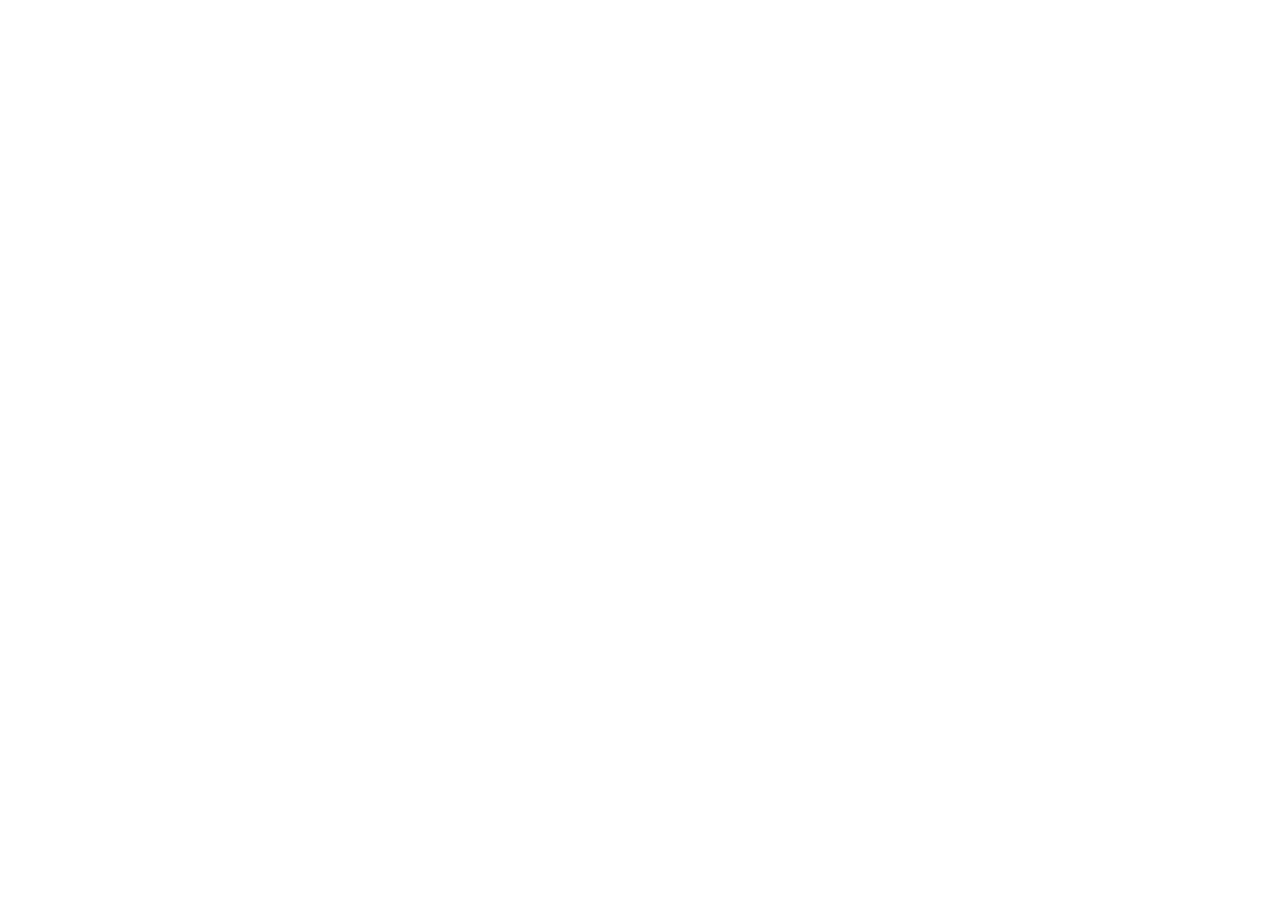
==== robosys2026_homework/omikuji/src/index.html @ cb140028 "Add index.html style.css" ====
<!DOCTYPE html>
<html lang="ja">
<head>
<meta charset="utf-8">
<meta name="viewport" content="width=device-width,initial-scale=1">
<title>おみくじ — OMIKUJI</title>
<link rel="preconnect" href="https://fonts.googleapis.com">
<link rel="preconnect" href="https://fonts.gstatic.com" crossorigin>
<link href="https://fonts.googleapis.com/css2?family=Shippori+Mincho+B1:wght@400;700;800&family=Yuji+Syuku&family=Zen+Kaku+Gothic+New:wght@400;500;700&display=swap" rel="stylesheet">
<link rel="stylesheet" href="style.css">
</head>
<body>
<div class="stage" id="stage" role="button" tabindex="0" aria-label="おみくじ箱。押すと箱が揺れて御神籤が出てきます。">
  <span style="position:absolute;width:1px;height:1px;overflow:hidden;clip:rect(0 0 0 0)">おみくじを引く</span>
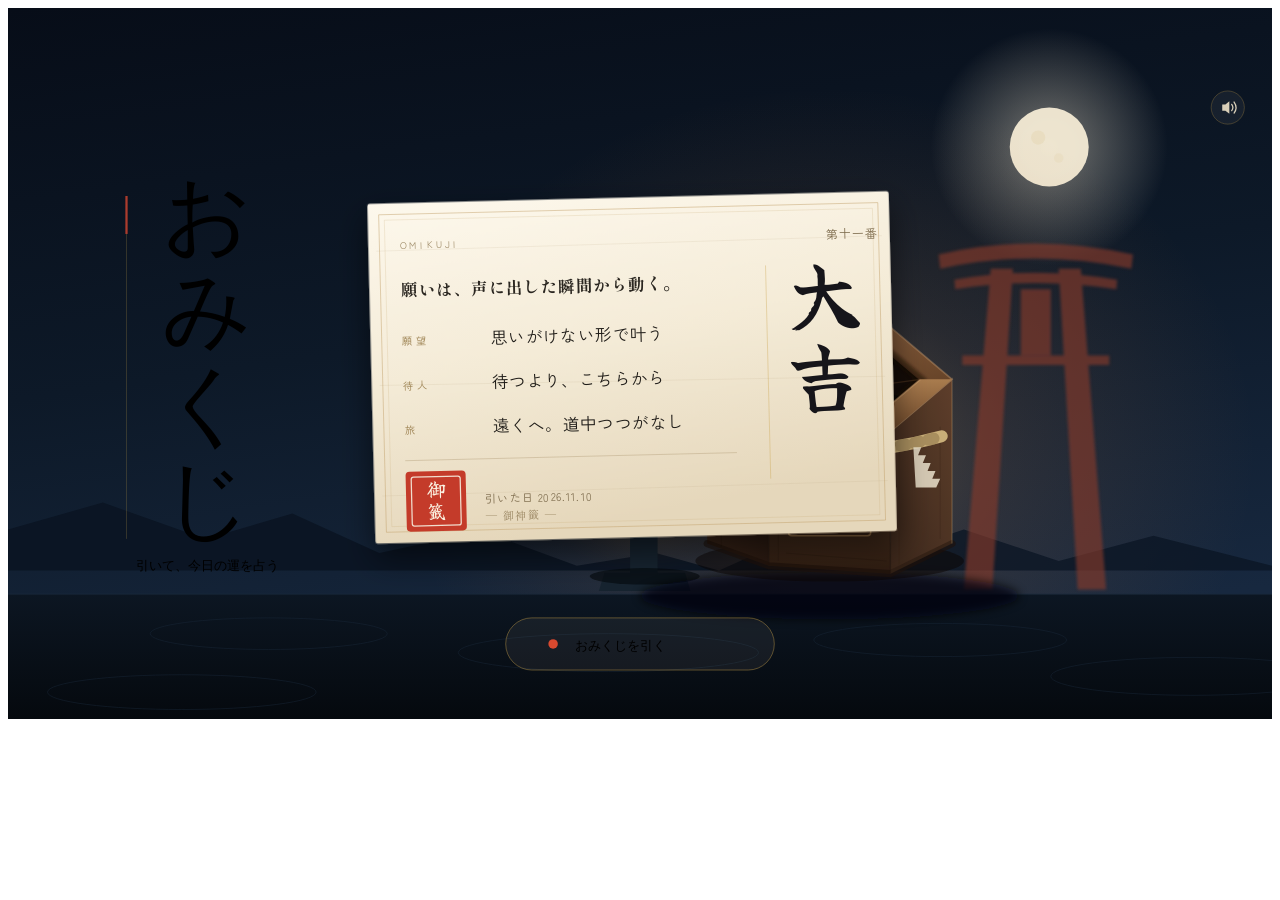
==== commit e28eec21: "change omikuji" ====
--- a/robosys2026_homework/omikuji/src/index.html
+++ b/robosys2026_homework/omikuji/src/index.html
@@ -11,4 +11,274 @@
 </head>
 <body>
 <div class="stage" id="stage" role="button" tabindex="0" aria-label="おみくじ箱。押すと箱が揺れて御神籤が出てきます。">
-  <span style="position:absolute;width:1px;height:1px;overflow:hidden;clip:rect(0 0 0 0)">おみくじを引く</span>+  <span style="position:absolute;width:1px;height:1px;overflow:hidden;clip:rect(0 0 0 0)">おみくじを引く</span>
+
+  <svg id="scene" viewBox="0 0 1600 900" preserveAspectRatio="xMidYMid meet" aria-hidden="true">
+    <defs>
+      <linearGradient id="gSky" x1="0" y1="0" x2="0.25" y2="1">
+        <stop offset="0" stop-color="#070D18"/>
+        <stop offset=".52" stop-color="#0D1928"/>
+        <stop offset="1" stop-color="#17283F"/>
+      </linearGradient>
+      <radialGradient id="gGlow" cx=".5" cy=".5" r=".5">
+        <stop offset="0" stop-color="#F0B565" stop-opacity=".30"/>
+        <stop offset=".42" stop-color="#D2884A" stop-opacity=".13"/>
+        <stop offset="1" stop-color="#C97B3C" stop-opacity="0"/>
+      </radialGradient>
+      <radialGradient id="gMoon" cx=".5" cy=".5" r=".5">
+        <stop offset="0" stop-color="#F7EBD2" stop-opacity=".45"/>
+        <stop offset="1" stop-color="#F7EBD2" stop-opacity="0"/>
+      </radialGradient>
+      <linearGradient id="gWoodTop" x1=".2" y1="0" x2=".8" y2="1">
+        <stop offset="0" stop-color="#8E6544"/>
+        <stop offset=".55" stop-color="#704B2E"/>
+        <stop offset="1" stop-color="#573820"/>
+      </linearGradient>
+      <linearGradient id="gLip" x1="0" y1="0" x2="0" y2="1">
+        <stop offset="0" stop-color="#A97C4E"/>
+        <stop offset="1" stop-color="#6E482A"/>
+      </linearGradient>
+      <linearGradient id="gWoodC" x1="0" y1="0" x2="0" y2="1">
+        <stop offset="0" stop-color="#64422A"/>
+        <stop offset=".62" stop-color="#4E3320"/>
+        <stop offset="1" stop-color="#331F13"/>
+      </linearGradient>
+      <linearGradient id="gWoodL" x1="0" y1="0" x2="1" y2="1">
+        <stop offset="0" stop-color="#452C1C"/>
+        <stop offset="1" stop-color="#281810"/>
+      </linearGradient>
+      <linearGradient id="gWoodR" x1="1" y1="0" x2="0" y2="1">
+        <stop offset="0" stop-color="#553726"/>
+        <stop offset="1" stop-color="#2E1D13"/>
+      </linearGradient>
+      <linearGradient id="gPaper" x1="0" y1="0" x2=".25" y2="1">
+        <stop offset="0" stop-color="#FDF8EC"/>
+        <stop offset=".5" stop-color="#F4EBD7"/>
+        <stop offset="1" stop-color="#E5D7BB"/>
+      </linearGradient>
+      <linearGradient id="gGround" x1="0" y1="0" x2="0" y2="1">
+        <stop offset="0" stop-color="#0C1622"/>
+        <stop offset="1" stop-color="#05090E"/>
+      </linearGradient>
+      <filter id="fBlur18" x="-40%" y="-40%" width="180%" height="180%"><feGaussianBlur stdDeviation="18"/></filter>
+      <filter id="fBlur6" x="-40%" y="-40%" width="180%" height="180%"><feGaussianBlur stdDeviation="6"/></filter>
+      <filter id="fBlur2" x="-40%" y="-40%" width="180%" height="180%"><feGaussianBlur stdDeviation="2"/></filter>
+      <filter id="fPaper" x="-30%" y="-30%" width="160%" height="160%">
+        <feDropShadow dx="0" dy="18" stdDeviation="20" flood-color="#000" flood-opacity=".55"/>
+      </filter>
+    </defs>
+
+    <!-- ===== 空 ===== -->
+    <rect width="1600" height="900" fill="url(#gSky)"/>
+    <g id="stars" opacity=".55"></g>
+
+    <!-- 月 -->
+    <circle cx="1318" cy="176" r="150" fill="url(#gMoon)"/>
+    <circle cx="1318" cy="176" r="50" fill="#F6ECD6" opacity=".94"/>
+    <circle cx="1304" cy="164" r="9" fill="#E4D4B0" opacity=".45"/>
+    <circle cx="1330" cy="190" r="6" fill="#E4D4B0" opacity=".3"/>
+
+    <!-- 灯りの照り返し -->
+    <ellipse cx="1040" cy="560" rx="540" ry="460" fill="url(#gGlow)"/>
+
+    <!-- ===== 遠景の山 ===== -->
+    <path d="M0,712 L0,660 L120,626 L250,672 L360,640 L470,690 L600,662 L720,706 L820,690 L900,712 Z" fill="#0A1523" opacity=".9"/>
+    <path d="M900,712 L980,676 L1090,700 L1210,660 L1330,700 L1450,668 L1600,706 L1600,712 Z" fill="#0A1523" opacity=".75"/>
+
+    <!-- ===== 鳥居 ===== -->
+    <g id="torii" fill="#8A3A2A" opacity=".62" filter="url(#fBlur2)">
+      <path d="M1210,736 L1246,736 L1272,330 L1244,330 Z"/>
+      <path d="M1354,736 L1390,736 L1358,330 L1330,330 Z"/>
+      <path d="M1178,312 Q1300,284 1424,312 L1422,330 Q1300,304 1180,330 Z"/>
+      <path d="M1198,344 Q1300,326 1404,344 L1403,356 Q1300,340 1199,356 Z"/>
+      <path d="M1208,440 L1394,440 L1394,452 L1208,452 Z"/>
+      <path d="M1282,356 L1320,356 L1320,440 L1282,440 Z"/>
+    </g>
+
+    <!-- ===== 石灯籠 ===== -->
+    <g id="lantern" transform="translate(806,724) scale(1.16) translate(-806,-724)">
+      <ellipse id="lanternGlow" cx="806" cy="600" rx="96" ry="86" fill="#F0B45E" opacity=".13" filter="url(#fBlur18)"/>
+      <g fill="#16232F">
+        <path d="M756,736 L856,736 L850,716 L762,716 Z"/>
+        <rect x="790" y="648" width="30" height="70"/>
+        <rect x="772" y="632" width="66" height="18" rx="3"/>
+        <rect x="778" y="572" width="56" height="60" rx="4"/>
+        <path d="M764,572 L848,572 L826,540 L786,540 Z"/>
+        <circle cx="806" cy="532" r="10"/>
+      </g>
+      <rect x="790" y="584" width="32" height="36" rx="2" fill="#F5C070" opacity=".85"/>
+      <rect x="790" y="584" width="32" height="36" rx="2" fill="none" stroke="#8C4B22" stroke-width="2" opacity=".5"/>
+      <path d="M806,584 L806,620 M790,602 L822,602" stroke="#8C4B22" stroke-width="2" opacity=".45"/>
+      <ellipse cx="806" cy="720" rx="60" ry="9" fill="#03070B" opacity=".6"/>
+    </g>
+
+    <!-- ===== 地面 ===== -->
+    <path d="M0,742 L1600,742 L1600,900 L0,900 Z" fill="url(#gGround)"/>
+    <g stroke="#1B2B3C" fill="none" opacity=".55">
+      <path d="M0,742 L1600,742" stroke-width="1.5"/>
+      <ellipse cx="330" cy="792" rx="150" ry="20"/>
+      <ellipse cx="760" cy="816" rx="190" ry="24"/>
+      <ellipse cx="1180" cy="800" rx="160" ry="21"/>
+      <ellipse cx="1500" cy="846" rx="180" ry="24"/>
+      <ellipse cx="220" cy="866" rx="170" ry="22"/>
+    </g>
+    <ellipse cx="1040" cy="744" rx="240" ry="30" fill="#02050A" opacity=".75" filter="url(#fBlur6)"/>
+
+    <!-- ===== 御神籤箱 ===== -->
+    <g id="box">
+      <!-- 奥の影 -->
+      <ellipse cx="1040" cy="700" rx="170" ry="26" fill="#0A0503" opacity=".5"/>
+
+      <!-- 側面 -->
+      <path d="M885,470 L963,536 L963,706 L885,678 Z" fill="url(#gWoodL)"/>
+      <path d="M963,536 L1117,536 L1117,716 L963,706 Z" fill="url(#gWoodC)"/>
+      <path d="M1117,536 L1195,470 L1195,678 L1117,716 Z" fill="url(#gWoodR)"/>
+      <path d="M963,536 L963,706 M1117,536 L1117,716" stroke="#2A1A12" stroke-opacity=".5" stroke-width="2" fill="none"/>
+      <path d="M885,678 L963,706 L1117,716 L1195,678" stroke="#1E120B" stroke-width="9" fill="none" stroke-linecap="round" opacity=".6"/>
+
+      <!-- 木目 -->
+      <g stroke="#241509" stroke-width="1.2" opacity=".28" fill="none">
+        <path d="M975,548 L975,700"/><path d="M1128,548 L1128,704"/>
+        <path d="M903,540 L903,682"/><path d="M1180,530 L1180,672"/>
+        <path d="M985,690 L1112,700"/>
+      </g>
+      <path d="M1117,536 L1195,470 L1195,678 L1117,716 Z" fill="#F2C889" opacity=".05"/>
+      <path d="M1117,536 L1195,470 L1195,678" fill="none" stroke="#F0C48B" stroke-opacity=".16" stroke-width="2.5"/>
+      <path d="M963,536 L1117,536 L1117,716 L963,706 Z" fill="#000" opacity=".12"/>
+
+      <!-- 天板 -->
+      <path d="M1040,404 L1117,404 L1195,470 L1117,536 L963,536 L885,470 Z" fill="url(#gWoodTop)"/>
+      <path d="M1040,404 L1117,404 L1195,470 L1117,536 L963,536 L885,470 Z" fill="none" stroke="#CEA173" stroke-opacity=".4" stroke-width="2"/>
+      <path d="M1040,404 L1040,470 M1040,470 L963,536 M1040,470 L1117,536" stroke="#6B4629" stroke-width="1.6" opacity=".35"/>
+
+      <!-- 差し込み口 -->
+      <path d="M1097,421 L1155,470 L1097,519 L983,519 L925,470 L983,421 Z" fill="#140C07"/>
+      <path d="M1097,421 L1155,470 L1097,519 L983,519 L925,470 L983,421 Z" fill="none" stroke="#150C06" stroke-width="11" opacity=".5" filter="url(#fBlur2)"/>
+      <ellipse cx="1040" cy="498" rx="96" ry="17" fill="#000" opacity=".6"/>
+      <path d="M1097,421 L1155,470 L1097,519 L983,519 L925,470 L983,421 Z" fill="none" stroke="#412817" stroke-width="3" opacity=".85"/>
+
+      <!-- 籤（JS生成） -->
+      <g id="sticks"></g>
+
+      <!-- 穴から出る籤の先 -->
+      <g id="slipTip">
+        <rect x="1026" y="418" width="28" height="90" rx="2" fill="#F7F0DF"/>
+        <rect x="1026" y="418" width="28" height="90" rx="2" fill="none" stroke="#C6B493" stroke-width="1.5"/>
+        <rect x="1026" y="418" width="28" height="12" rx="2" fill="#C8402F" opacity=".85"/>
+      </g>
+      <!-- 穴の手前の縁 -->
+      <path d="M885,470 L963,536 L1117,536 L1195,470 L1155,470 L1097,519 L983,519 L925,470 Z" fill="url(#gLip)"/>
+      <path d="M1155,470 L1097,519 L983,519 L925,470" fill="none" stroke="#D3A875" stroke-opacity=".5" stroke-width="2"/>
+      <path d="M925,470 L1040,486 L1155,470" fill="none" stroke="#6B4629" stroke-opacity=".4" stroke-width="1.5"/>
+
+      <!-- 注連縄 -->
+      <path d="M898,542 Q1040,582 1182,542" fill="none" stroke="#C9AE78" stroke-width="15" stroke-linecap="round"/>
+      <path d="M898,542 Q1040,582 1182,542" fill="none" stroke="#8E7649" stroke-width="15" stroke-linecap="round" stroke-dasharray="7 11" opacity=".55"/>
+      <g fill="#EFE6D0" opacity=".92">
+        <path d="M926,556 l10,0 l-4,10 l10,0 l-4,10 l10,0 l-4,10 l10,0 l-4,10 l10,0 l-5,11 l-26,0 Z" opacity=".9"/>
+        <path d="M1146,556 l10,0 l-4,10 l10,0 l-4,10 l10,0 l-4,10 l10,0 l-4,10 l10,0 l-5,11 l-26,0 Z" opacity=".9"/>
+      </g>
+
+      <!-- 札 -->
+      <g>
+        <rect x="988" y="600" width="104" height="68" rx="4" fill="#3A2416"/>
+        <rect x="988" y="600" width="104" height="68" rx="4" fill="none" stroke="#9C7649" stroke-width="2" opacity=".8"/>
+        <rect x="993" y="605" width="94" height="58" rx="2" fill="none" stroke="#C9A24B" stroke-width="1" opacity=".35"/>
+        <text x="1040" y="628" text-anchor="middle" font-family="'Yuji Syuku',serif" font-size="24" fill="#EBDCBB">御</text>
+        <text x="1040" y="658" text-anchor="middle" font-family="'Yuji Syuku',serif" font-size="24" fill="#EBDCBB">籤</text>
+      </g>
+
+    </g>
+
+    <!-- ===== 暗転 ===== -->
+    <rect id="dimmer" width="1600" height="900" fill="#04070C" opacity="0"/>
+
+    <!-- ===== 塵 ===== -->
+    <g id="dustLayer"></g>
+
+    <!-- ===== 御神籤（紙） ===== -->
+    <g id="paper">
+      <g transform="rotate(-1.4 790 455)">
+        <g filter="url(#fPaper)">
+          <rect x="460" y="240" width="660" height="430" rx="3" fill="url(#gPaper)"/>
+        </g>
+        <!-- 紙の繊維 -->
+        <g stroke="#B9A582" stroke-width="1" opacity=".18">
+          <path d="M470,300 L1110,296"/>
+          <path d="M470,470 L1110,474"/>
+          <path d="M470,610 L1110,606"/>
+        </g>
+        <rect x="474" y="254" width="632" height="402" fill="none" stroke="#C0A06A" stroke-width="1.2" opacity=".5"/>
+        <rect x="481" y="261" width="618" height="388" fill="none" stroke="#C0A06A" stroke-width=".8" opacity=".3"/>
+
+        <text class="ri" style="--d:.9s" x="500" y="298" font-family="'Zen Kaku Gothic New',sans-serif" font-size="12" letter-spacing="4" fill="#9B8763">OMIKUJI</text>
+        <text class="ri" style="--d:.95s" id="pNo" x="1106" y="298" text-anchor="end" font-family="'Zen Kaku Gothic New',sans-serif" font-size="15" letter-spacing="1.5" fill="#7A6849">第十一番</text>
+
+        <path class="ri" style="--d:1s" d="M962,330 L962,600" stroke="#C9A24B" stroke-width="1" opacity=".45"/>
+
+        <text class="ri" style="--d:1.1s" id="pR1" x="1035" y="408" text-anchor="middle" font-family="'Yuji Syuku',serif" font-size="98" fill="#16151A">大</text>
+        <text class="ri" style="--d:1.2s" id="pR2" x="1035" y="512" text-anchor="middle" font-family="'Yuji Syuku',serif" font-size="98" fill="#16151A">吉</text>
+
+        <text class="ri" style="--d:1.05s" id="pLead" x="500" y="358" font-family="'Shippori Mincho B1',serif" font-weight="700" font-size="21" letter-spacing=".6" fill="#2A2620">願いは、声に出した瞬間から動く。</text>
+
+        <g font-family="'Zen Kaku Gothic New',sans-serif">
+          <text class="ri" style="--d:1.3s" x="500" y="420" font-size="13" letter-spacing="4" fill="#9A7F4E">願望</text>
+          <text class="ri" style="--d:1.36s" id="pWish" x="612" y="421" font-size="21" fill="#1F1C18" letter-spacing=".5">思いがけない形で叶う</text>
+
+          <text class="ri" style="--d:1.44s" x="500" y="476" font-size="13" letter-spacing="4" fill="#9A7F4E">待人</text>
+          <text class="ri" style="--d:1.5s" id="pWait" x="612" y="477" font-size="21" fill="#1F1C18" letter-spacing=".5">待つより、こちらから</text>
+
+          <text class="ri" style="--d:1.58s" x="500" y="532" font-size="13" letter-spacing="4" fill="#9A7F4E">旅</text>
+          <text class="ri" style="--d:1.64s" id="pTrip" x="612" y="533" font-size="21" fill="#1F1C18" letter-spacing=".5">遠くへ。道中つつがなし</text>
+        </g>
+
+        <path class="ri" style="--d:1.68s" d="M500,566 L920,566" stroke="#B9A582" stroke-width="1" opacity=".6"/>
+
+        <g id="pStamp" class="ri" style="--d:1.5s">
+          <rect x="500" y="580" width="76" height="76" rx="5" fill="#C43B2A"/>
+          <rect x="507" y="587" width="62" height="62" rx="3" fill="none" stroke="#F7EFE0" stroke-width="1.6" opacity=".9"/>
+          <text x="538" y="612" text-anchor="middle" font-family="'Yuji Syuku',serif" font-size="24" fill="#FBF4E4">御</text>
+          <text x="538" y="640" text-anchor="middle" font-family="'Yuji Syuku',serif" font-size="24" fill="#FBF4E4">籤</text>
+        </g>
+
+        <text class="ri" style="--d:1.74s" id="pDate" x="600" y="622" font-family="'Zen Kaku Gothic New',sans-serif" font-size="14" letter-spacing="1.5" fill="#7A6849">引いた日 2026.11.10</text>
+        <text class="ri" style="--d:1.8s" x="600" y="644" font-family="'Shippori Mincho B1',serif" font-size="14" letter-spacing="2" fill="#9B8763">— 御神籤 —</text>
+      </g>
+    </g>
+
+    <!-- ===== CTA ===== -->
+    <g id="cta" role="presentation">
+      <rect x="630" y="772" width="340" height="66" rx="33" fill="#F3ECDD" fill-opacity=".055" stroke="#C9A24B" stroke-opacity=".45" stroke-width="1.2"/>
+      <circle id="ctaDot" cx="690" cy="805" r="6" fill="#D8492F"/>
+      <text id="ctaText" x="718" y="813">おみくじを引く</text>
+    </g>
+
+    <!-- ===== 題字 ===== -->
+    <g id="copy">
+      <path d="M150,238 L150,672" stroke="#C9A24B" stroke-opacity=".28" stroke-width="1"/>
+      <path d="M150,238 L150,286" stroke="#C8402F" stroke-opacity=".8" stroke-width="3"/>
+
+      <text class="title-ch" x="252" y="300" text-anchor="middle" font-size="112">お</text>
+      <text class="title-ch" x="252" y="420" text-anchor="middle" font-size="112">み</text>
+      <text class="title-ch" x="252" y="540" text-anchor="middle" font-size="112">く</text>
+      <text class="title-ch" x="252" y="660" text-anchor="middle" font-size="112">じ</text>
+
+      <text class="title-sub" x="252" y="712" text-anchor="middle">引いて、今日の運を占う</text>
+    </g>
+
+    <!-- ===== 音声トグル ===== -->
+    <g id="mute" transform="translate(1544,126)">
+      <circle r="21" fill="#F3ECDD" fill-opacity=".05" stroke="#C9A24B" stroke-opacity=".35"/>
+      <path d="M-7,-4 L-3,-4 L2,-8 L2,8 L-3,4 L-7,4 Z" fill="#D9CFB8"/>
+      <g id="muteWave" stroke="#D9CFB8" stroke-width="1.6" fill="none" stroke-linecap="round">
+        <path d="M5,-4 Q8,0 5,4"/>
+        <path d="M8,-7 Q13,0 8,7"/>
+      </g>
+      <path id="muteSlash" d="M-8,-8 L9,9" stroke="#D8492F" stroke-width="2" stroke-linecap="round" opacity="0"/>
+    </g>
+  </svg>
+</div>
+
+<script src="script.js"></script>
+</body>
+</html>
